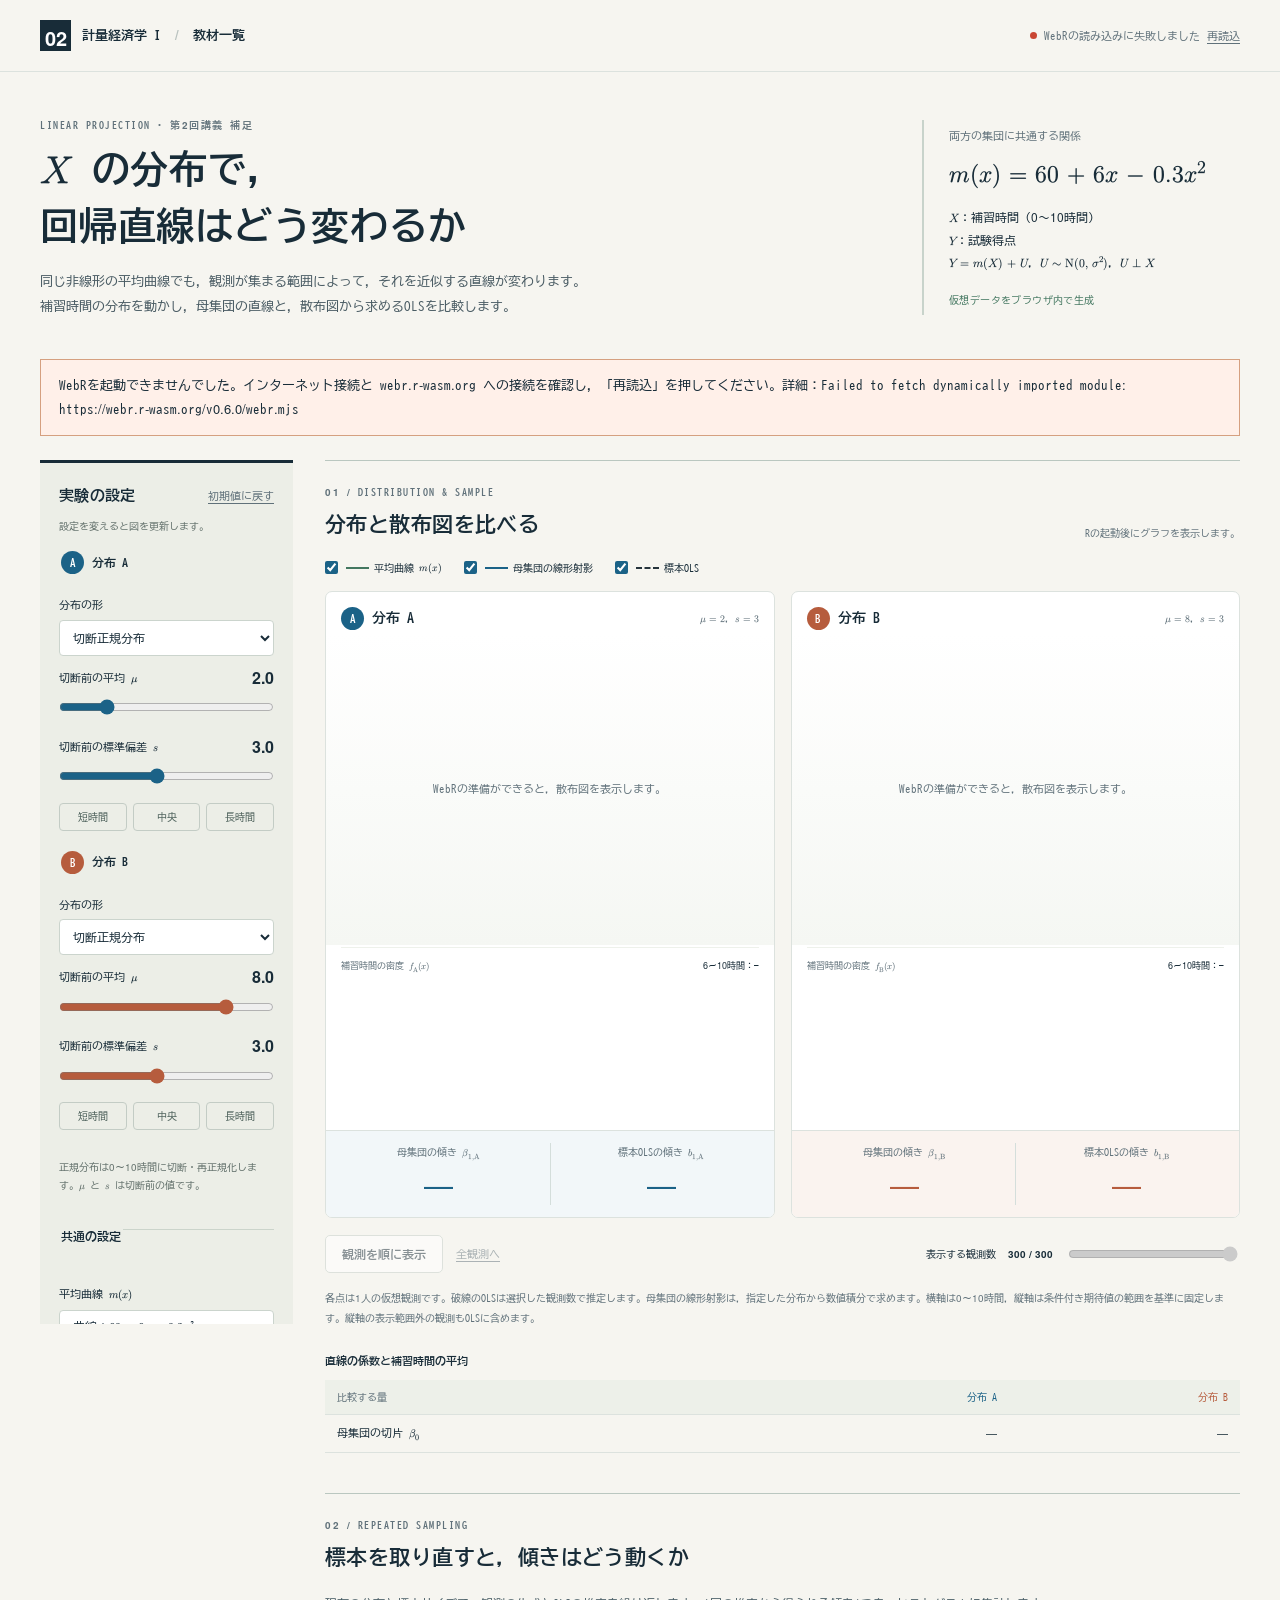
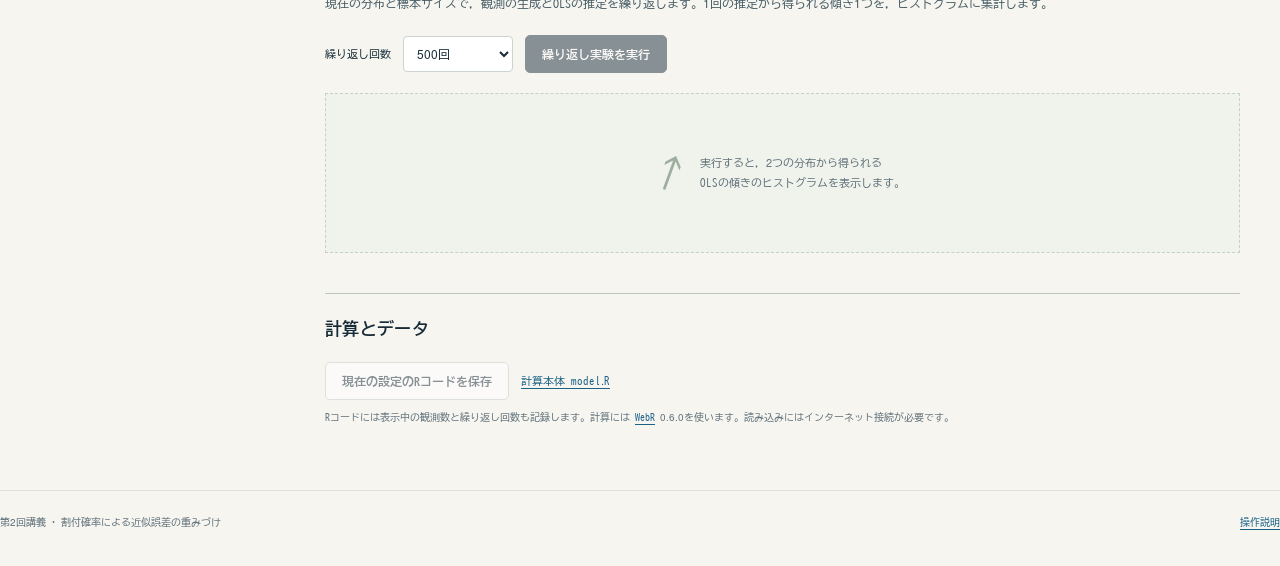
==== docs/lecture02/index.html @ c1fece26 "Add files via upload" ====
<!doctype html>
<html lang="ja">
<head>
  <meta charset="utf-8">
  <meta name="viewport" content="width=device-width, initial-scale=1">
  <meta name="description" content="補習時間の分布を変え，母集団の線形射影と標本OLSをWebRで比較するシミュレーション。">
  <title>Xの分布と線形射影 | 第2回講義</title>
  <link rel="icon" href="data:image/svg+xml,%3Csvg xmlns='http://www.w3.org/2000/svg' viewBox='0 0 64 64'%3E%3Crect width='64' height='64' rx='14' fill='%231c4054'/%3E%3Cpath d='M12 47L51 17M12 35Q31 10 51 12' stroke='%23f6f3eb' fill='none' stroke-width='4'/%3E%3C/svg%3E">
  <link rel="preconnect" href="https://fonts.googleapis.com">
  <link rel="preconnect" href="https://fonts.gstatic.com" crossorigin>
  <link rel="stylesheet" href="https://fonts.googleapis.com/css2?family=BIZ+UDGothic:wght@400;700&amp;display=swap">
  <link rel="stylesheet" href="./style.css?v=20261015-2">
  <link rel="stylesheet" href="./fonts/fonts.css">
  <script type="module" src="./app.js?v=20261015-2"></script>
</head>
<body>
  <a class="skip" href="#experiment">シミュレーションへ</a>
  <header class="masthead">
    <a class="brand" href="../"><span class="brand-mark">02</span> 計量経済学 I <span class="brand-divider">/</span> 教材一覧</a>
    <div class="runtime"><span id="status-dot" class="status-dot"></span><span id="runtime-status" role="status">WebRを読み込んでいます</span><button id="retry" class="text-button" hidden>再読込</button></div>
  </header>
  <main>
    <section class="intro">
      <div><p class="eyebrow">LINEAR PROJECTION · 第2回講義 補足</p>
        <h1><i>X</i> の分布で，<br>回帰直線はどう変わるか</h1>
        <p class="lead">同じ非線形の平均曲線でも，観測が集まる範囲によって，それを近似する直線が変わります。<br class="wide-only">補習時間の分布を動かし，母集団の直線と，散布図から求めるOLSを比較します。</p>
      </div>
      <div class="model-intro"><span class="tiny-label">両方の集団に共通する関係</span><p id="model-equation" class="formula"><i>m</i>(<i>x</i>) = 60 + 6<i>x</i> − 0.3<i>x</i><sup>2</sup></p><p><i>X</i>：補習時間（0〜10時間）<br><i>Y</i>：試験得点<br><span class="math"><i>Y</i> = <i>m</i>(<i>X</i>) + <i>U</i></span>，<span class="math"><i>U</i> ∼ N(0, σ<sup>2</sup>)</span>，<span class="math"><i>U</i> ⟂ <i>X</i></span></p><span class="model-tag">仮想データをブラウザ内で生成</span></div>
    </section>
    <noscript><p class="error-box">このシミュレーションにはJavaScriptが必要です。ブラウザでJavaScriptを有効にしてください。</p></noscript>
    <div id="error" role="alert" class="error-box" hidden></div>
    <div class="lab-layout" id="experiment" data-mobile-group="a">
      <aside class="controls" id="simulation-controls" aria-labelledby="settings-heading">
        <form id="settings">
          <div class="control-heading"><h2 id="settings-heading">実験の設定</h2><button type="button" id="reset" class="text-button">初期値に戻す</button></div>
          <p class="control-help">設定を変えると図を更新します。</p>
          <fieldset class="distribution-control group-a">
            <legend><span class="group-dot">A</span> 分布 A</legend>
            <div class="distribution-kind"><label for="kind-a">分布の形</label><select id="kind-a"><option value="normal">切断正規分布</option><option value="uniform">一様分布</option></select></div>
            <div class="normal-params" id="normal-a">
              <label for="mu-a">切断前の平均 <span class="math">μ</span> <output id="mu-a-value">2.0</output></label><input id="mu-a" type="range" min="0" max="10" step="0.1" value="2">
              <label for="sd-a">切断前の標準偏差 <i>s</i> <output id="sd-a-value">3.0</output></label><input id="sd-a" type="range" min="0.5" max="6" step="0.1" value="3">
            </div>
            <div class="presets"><button type="button" data-group="a" data-mu="2">短時間</button><button type="button" data-group="a" data-mu="5">中央</button><button type="button" data-group="a" data-mu="8">長時間</button></div>
          </fieldset>
          <fieldset class="distribution-control group-b">
            <legend><span class="group-dot">B</span> 分布 B</legend>
            <div class="distribution-kind"><label for="kind-b">分布の形</label><select id="kind-b"><option value="normal">切断正規分布</option><option value="uniform">一様分布</option></select></div>
            <div class="normal-params" id="normal-b">
              <label for="mu-b">切断前の平均 <span class="math">μ</span> <output id="mu-b-value">8.0</output></label><input id="mu-b" type="range" min="0" max="10" step="0.1" value="8">
              <label for="sd-b">切断前の標準偏差 <i>s</i> <output id="sd-b-value">3.0</output></label><input id="sd-b" type="range" min="0.5" max="6" step="0.1" value="3">
            </div>
            <div class="presets"><button type="button" data-group="b" data-mu="2">短時間</button><button type="button" data-group="b" data-mu="5">中央</button><button type="button" data-group="b" data-mu="8">長時間</button></div>
          </fieldset>
          <p class="control-help distribution-note">正規分布は0〜10時間に切断・再正規化します。<span class="math">μ</span> と <i>s</i> は切断前の値です。</p>
          <details class="shared-settings" id="shared-settings" open>
            <summary>共通の設定</summary>
            <fieldset class="shared-control"><legend>共通の設定</legend>
              <label for="shape">平均曲線 <span class="math"><i>m</i>(<i>x</i>)</span></label><select id="shape" form="settings"><option value="curve">曲線：60 + 6𝑥 − 0.3𝑥²</option><option value="line">直線：60 + 3𝑥</option></select>
              <label for="n">各集団の標本サイズ <i>n</i></label><input id="n" form="settings" type="number" min="20" max="2000" step="1" value="300" required>
              <label for="sigma">得点のばらつき <span class="math">σ</span> <output id="sigma-value">5.0</output></label><input id="sigma" form="settings" type="range" min="0" max="15" step="0.5" value="5">
              <label for="seed">乱数シード</label><input id="seed" form="settings" type="number" min="1" max="1000000000" step="1" value="20261013" required>
            </fieldset>
          </details>
          <div class="sample-actions" id="sample-actions">
            <button id="resample" type="button" class="primary" disabled>標本を取り直す <span aria-hidden="true">↻</span></button>
            <p class="control-help">標本を取り直すとシードを更新します。その他の設定変更では，同じシードから再計算します。</p>
          </div>
        </form>
      </aside>
      <div class="results">
        <section class="section" aria-labelledby="scatter-heading">
          <div class="section-heading"><div><p class="eyebrow">01 / DISTRIBUTION & SAMPLE</p><h2 id="scatter-heading">分布と散布図を比べる</h2></div><p id="run-status" role="status">初回の読み込みには時間がかかります。</p></div>
          <div class="mobile-group-switch" role="group" aria-label="表示する分布" hidden>
            <button type="button" data-view-group="a" aria-pressed="true">分布 A</button><button type="button" data-view-group="b" aria-pressed="false">分布 B</button>
          </div>
          <div id="mobile-settings-slot" class="mobile-settings-slot"></div>
          <div class="display-controls" aria-label="グラフの表示"><label><input id="show-mean" type="checkbox" checked><span class="key mean"></span>平均曲線 <span class="math"><i>m</i>(<i>x</i>)</span></label><label><input id="show-pop" type="checkbox" checked><span class="key population"></span>母集団の線形射影</label><label><input id="show-ols" type="checkbox" checked><span class="key ols"></span>標本OLS</label></div>
          <div class="plots-pair">
            <article class="plot-card group-a"><div class="plot-title"><h3><span class="group-dot">A</span> 分布 A</h3><span id="description-a"><span class="math">μ = 2</span>，<span class="math"><i>s</i> = 3</span></span></div><div id="scatter-a" class="chart scatter" aria-live="off"><div class="placeholder">WebRの準備ができると，散布図を表示します。</div></div><div class="density-title"><span>補習時間の密度 <span class="math"><i>f</i><sub>A</sub>(<i>x</i>)</span></span><span id="probability-a">6〜10時間：—</span></div><div id="density-a" class="chart density"></div><div class="slope-summary"><div>母集団の傾き <span class="math">β<sub>1,A</sub></span><strong id="pop-slope-a">—</strong></div><div>標本OLSの傾き <span class="math"><i>b</i><sub>1,A</sub></span><strong id="sample-slope-a">—</strong></div></div></article>
            <article class="plot-card group-b"><div class="plot-title"><h3><span class="group-dot">B</span> 分布 B</h3><span id="description-b"><span class="math">μ = 8</span>，<span class="math"><i>s</i> = 3</span></span></div><div id="scatter-b" class="chart scatter" aria-live="off"><div class="placeholder">WebRの準備ができると，散布図を表示します。</div></div><div class="density-title"><span>補習時間の密度 <span class="math"><i>f</i><sub>B</sub>(<i>x</i>)</span></span><span id="probability-b">6〜10時間：—</span></div><div id="density-b" class="chart density"></div><div class="slope-summary"><div>母集団の傾き <span class="math">β<sub>1,B</sub></span><strong id="pop-slope-b">—</strong></div><div>標本OLSの傾き <span class="math"><i>b</i><sub>1,B</sub></span><strong id="sample-slope-b">—</strong></div></div></article>
          </div>
          <div id="mobile-secondary-settings" class="mobile-secondary-settings controls"></div>
          <div class="sample-playback"><button id="play" class="secondary" disabled>観測を順に表示</button><button id="show-all" class="text-button" disabled>全観測へ</button><label for="visible-n">表示する観測数 <output id="visible-n-value">300 / 300</output></label><input id="visible-n" aria-label="表示する観測数" type="range" min="5" max="300" value="300" disabled></div>
          <p class="caption">各点は1人の仮想観測です。破線のOLSは選択した観測数で推定します。母集団の線形射影は，指定した分布から数値積分で求めます。横軸は0〜10時間，縦軸は条件付き期待値の範囲を基準に固定します。縦軸の表示範囲外の観測もOLSに含めます。</p>
          <div class="table-wrap"><table><caption>直線の係数と補習時間の平均</caption><thead><tr><th scope="col">比較する量</th><th scope="col" class="a-text">分布 A</th><th scope="col" class="b-text">分布 B</th></tr></thead><tbody id="coefficient-table"><tr><th scope="row">母集団の切片 <span class="math">β<sub>0</sub></span></th><td>—</td><td>—</td></tr></tbody></table></div>
        </section>
        <section class="section" aria-labelledby="repeated-heading">
          <div class="section-heading"><div><p class="eyebrow">02 / REPEATED SAMPLING</p><h2 id="repeated-heading">標本を取り直すと，傾きはどう動くか</h2></div></div>
          <p>現在の分布と標本サイズで，観測の生成とOLSの推定を繰り返します。1回の推定から得られる傾き1つを，ヒストグラムに集計します。</p>
          <div class="repeat-toolbar"><label for="repetitions">繰り返し回数</label><select id="repetitions"><option value="200">200回</option><option value="500" selected>500回</option><option value="1000">1,000回</option><option value="2000">2,000回</option></select><button id="run-repeat" class="primary" disabled>繰り返し実験を実行</button><span id="repeat-status" role="status"></span></div>
          <div id="repeat-result" hidden>
            <div class="mobile-group-switch" role="group" aria-label="ヒストグラムを表示する分布" hidden>
              <button type="button" data-view-group="a" aria-pressed="true">分布 A</button><button type="button" data-view-group="b" aria-pressed="false">分布 B</button>
            </div>
            <div class="plots-pair"><div class="repeat-plot group-a"><h3 class="a-text">分布 A からの標本</h3><div id="hist-a" class="chart histogram"></div></div><div class="repeat-plot group-b"><h3 class="b-text">分布 B からの標本</h3><div id="hist-b" class="chart histogram"></div></div></div><p class="caption">縦線は各分布の母集団の傾きです。横軸と度数の目盛りは両分布で共通です。</p><div class="table-wrap"><table><caption>繰り返し実験の結果</caption><thead><tr><th scope="col">比較する量</th><th scope="col">分布 A</th><th scope="col">分布 B</th></tr></thead><tbody id="repeat-table"></tbody></table></div></div>
          <div id="repeat-empty" class="empty-state"><span aria-hidden="true">↗</span><p>実行すると，2つの分布から得られる<br>OLSの傾きのヒストグラムを表示します。</p></div>
        </section>
        <section class="section method-section" aria-labelledby="method-heading">
          <h2 id="method-heading">計算とデータ</h2>
          <div class="download-row"><button id="download-r" class="secondary" disabled>現在の設定のRコードを保存</button><a href="./model.R" download>計算本体 model.R</a></div>
          <p class="caption">Rコードには表示中の観測数と繰り返し回数も記録します。計算には <a href="https://docs.r-wasm.org/webr/latest/" target="_blank" rel="noreferrer">WebR</a> 0.6.0を使います。読み込みにはインターネット接続が必要です。</p>
        </section>
      </div>
    </div>
  </main>
  <footer><span>第2回講義 · 割付確率による近似誤差の重みづけ</span><a href="./README.md">操作説明</a></footer>
</body>
</html>
---- docs/lecture02/style.css ----
:root{--ink:#182c38;--muted:#60717a;--paper:#f6f5f0;--white:#fff;--line:#dce2de;--a:#1b6287;--b:#b65c3d;--mean:#437760;--numbers:"TeX Gyre Heros",sans-serif;--math:"Lecture MLModern",var(--sans);--sans:"Slide Numerals","BIZ UDGothic","BIZ UDゴシック","BIZ UDPGothic","Hiragino Kaku Gothic ProN","Yu Gothic",Meiryo,system-ui,sans-serif}
*{box-sizing:border-box}html{scroll-behavior:smooth}body{margin:0;background:var(--paper);color:var(--ink);font-family:var(--sans);font-size:14px;line-height:1.8}button,input,select{font:inherit}button,a,input,select,summary{-webkit-tap-highlight-color:transparent}button,a{touch-action:manipulation}button{cursor:pointer}button:disabled{cursor:wait;opacity:.5}a{color:var(--a);text-underline-offset:3px}button:focus-visible,a:focus-visible,input:focus-visible,select:focus-visible,summary:focus-visible{outline:3px solid #e1a631;outline-offset:3px}input[type=checkbox],input[type=range]{accent-color:var(--a)}[hidden]{display:none!important}h1,h2,h3,p{margin:0}h2{font-size:21px;line-height:1.55;letter-spacing:.02em}h3{font-size:14px}i{font-family:var(--math);font-weight:400}.skip{position:absolute;top:-80px;left:12px;background:white;padding:10px;z-index:4}.skip:focus{top:10px}.masthead{max-width:1500px;margin:auto;padding:20px 40px;border-bottom:1px solid var(--line);display:flex;justify-content:space-between;align-items:center;gap:20px}.brand{display:flex;align-items:center;gap:11px;text-decoration:none;color:var(--ink);font-size:13px;font-weight:700;white-space:nowrap}.brand-mark{display:grid;place-items:center;width:31px;height:31px;background:var(--ink);color:white;font-family:var(--sans);font-size:20px}.brand-divider{color:#b9c2bf;margin:0 3px}.runtime{display:flex;gap:7px;align-items:center;color:var(--muted);font-size:11px}.status-dot{height:7px;width:7px;flex-shrink:0;border-radius:50%;background:#bd9861}.status-dot.ready{background:var(--mean)}.status-dot.error{background:#c94633}main{max-width:1500px;margin:auto;padding:0 40px}.intro{display:flex;gap:52px;justify-content:space-between;align-items:center;padding:44px 0 40px}.eyebrow{font-size:10px;letter-spacing:.15em;color:var(--muted);font-weight:700;margin-bottom:8px}h1{font-family:var(--sans);font-weight:600;font-size:clamp(30px,3vw,42px);line-height:1.4;letter-spacing:.02em}.lead{margin-top:16px;font-size:13px;line-height:1.95;color:#4a5c64}.model-intro{flex:0 0 318px;border-left:2px solid #c8d3cb;padding:5px 0 5px 25px;font-size:12px}.tiny-label{font-size:11px;color:var(--muted)}.formula{font:24px/1.7 var(--math);margin:8px 0 12px;white-space:nowrap}.model-tag{display:inline-block;font-size:10px;letter-spacing:.04em;margin-top:16px;color:var(--mean)}.lab-layout{display:grid;grid-template-columns:253px minmax(0,1fr);gap:32px;align-items:start}.controls{border-top:3px solid var(--ink);background:#eceee7;padding:20px 19px 18px;position:sticky;top:18px}.control-heading{display:flex;align-items:center;justify-content:space-between;gap:4px}.control-heading h2{font-size:15px}.text-button{border:0;background:none;color:var(--muted);padding:3px 0;text-decoration:underline;text-underline-offset:3px;font-size:11px}.control-help{font-size:10px;color:#63716c;line-height:1.8;margin:8px 0 16px}.controls fieldset{margin:0;padding:0;border:0;min-width:0}.controls legend{font-size:12px;font-weight:bold;margin-bottom:9px;display:flex;align-items:center;gap:8px}.controls label{display:block;font-size:11px;margin:12px 0 5px}.controls output{float:right;font-family:var(--sans);font-size:16px;font-weight:bold;line-height:1.3;color:var(--ink)}select,input[type=number]{width:100%;border:1px solid #cbd4cd;border-radius:4px;background:white;padding:6px 9px;color:var(--ink);font-size:12px;min-height:36px}.controls input[type=range]{width:100%;margin:5px 0;height:18px;cursor:pointer}.group-dot{display:inline-grid;place-items:center;font-size:11px;width:23px;height:23px;border-radius:50%;color:white;background:var(--a);line-height:1}.group-b .group-dot{background:var(--b)}.group-b input[type=range]{accent-color:var(--b)}.presets{display:flex;gap:6px;margin:9px 0 20px}.presets button{flex:1;background:transparent;border:1px solid #c3ccc5;color:#4c605a;border-radius:4px;font-size:10px;padding:4px}.presets button:hover{background:white}.shared-control{padding-top:15px!important;border-top:1px solid #cbd4cb!important}.shared-control legend{padding-top:15px}.primary,.secondary{min-height:38px;border:1px solid var(--ink);border-radius:5px;padding:8px 16px;line-height:1.5;font-size:12px;font-weight:600}.primary{background:var(--ink);color:white}.primary:hover:not(:disabled){background:#2d4d5c}.secondary{background:white;color:var(--ink);border-color:#c3cec7}.secondary:hover:not(:disabled){background:#edf1ed}#resample{width:100%;margin-top:18px;display:flex;justify-content:space-between;align-items:center}.results{min-width:0}.section{border-top:1px solid #bac7c0;padding:22px 0 28px}.section+.section{margin-top:12px}.section-heading{display:flex;align-items:end;justify-content:space-between;gap:20px;margin-bottom:17px}.section-heading>p{font-size:10px;color:var(--muted);max-width:260px;text-align:right}.section>p:not(.caption){font-size:12px;color:#485d65;line-height:1.95;margin-bottom:14px}.display-controls{display:flex;flex-wrap:wrap;gap:8px 22px;margin-bottom:14px;font-size:10px}.display-controls label{display:flex;gap:5px;align-items:center;cursor:pointer}.display-controls input{margin:0 3px 0 0;width:13px;height:13px}.key{width:23px;height:0;border-top:2px solid var(--mean)}.key.population{border-color:var(--a)}.key.ols{border-color:#26343c;border-top-style:dashed}.plots-pair{display:grid;grid-template-columns:repeat(2,minmax(0,1fr));gap:16px}.plot-card{background:white;border:1px solid var(--line);border-radius:7px;overflow:hidden}.plot-title{display:flex;justify-content:space-between;gap:8px;align-items:center;padding:14px 15px 3px}.plot-title h3{display:flex;align-items:center;gap:8px}.plot-title>span{font-size:10px;color:var(--muted)}.chart{width:100%;overflow:hidden}.chart svg{display:block;width:100%;height:auto}.scatter{aspect-ratio:460/320}.density{aspect-ratio:460/160}.placeholder{display:flex;align-items:center;justify-content:center;font-size:11px;padding:30px;color:var(--muted);height:100%;text-align:center;background:linear-gradient(white,#f5f7f3)}.density-title{display:flex;justify-content:space-between;gap:8px;border-top:1px solid #eef1eb;margin:2px 15px 0;padding-top:10px;font-size:9px;color:var(--muted)}.density-title>span:last-child{color:var(--ink)}.slope-summary{display:grid;grid-template-columns:1fr 1fr;background:#f2f7f9;border-top:1px solid var(--line);text-align:center;padding:12px 2px;font-size:10px;color:var(--muted)}.group-b .slope-summary{background:#faf3ef}.slope-summary>div+div{border-left:1px solid #d4dedb}.slope-summary strong{display:block;font:29px/1.5 var(--sans);color:var(--a);font-variant-numeric:tabular-nums}.group-b .slope-summary strong{color:var(--b)}.sample-playback{display:flex;align-items:center;gap:13px;flex-wrap:wrap;padding:17px 0 8px}.sample-playback label{font-size:10px;margin-left:auto}.sample-playback output{font-weight:bold;font-variant-numeric:tabular-nums;margin-left:7px}.sample-playback input{flex:0 1 170px;min-width:100px}.caption{font-size:10px;color:var(--muted);line-height:1.95;margin:8px 0 14px}.table-wrap{overflow-x:auto}table{width:100%;border-collapse:collapse;font-size:11px;margin-top:9px;font-variant-numeric:tabular-nums}caption{text-align:left;font-size:11px;font-weight:bold;padding:0 0 9px}th,td{border-bottom:1px solid var(--line);padding:8px 12px;text-align:right;white-space:nowrap}th:first-child{text-align:left}thead th{color:var(--muted);font-size:10px;background:#edf0e9;font-weight:500}tbody th{font-weight:400}.a-text{color:var(--a)}.b-text{color:var(--b)}.equation{font:italic 23px/1.8 var(--sans);margin:18px 0 23px;padding:14px 20px;background:#e9eee6;border-left:3px solid #93aa97;overflow-x:auto;white-space:nowrap}.error-plots h3,.histogram+h3{font-size:11px}.error-chart{aspect-ratio:460/180}.error-plots>div{min-width:0}.error-plots h3{font-weight:500}.best{font-weight:700;background:#ecf2e9}.repeat-toolbar{display:flex;align-items:center;gap:12px;flex-wrap:wrap;margin:20px 0}.repeat-toolbar label{font-size:11px}.repeat-toolbar select{width:110px}#repeat-status{font-size:10px;color:var(--muted)}.histogram{aspect-ratio:460/250}#repeat-result h3{font-size:12px}.empty-state{min-height:160px;border:1px dashed #c5d0c8;display:flex;align-items:center;justify-content:center;gap:18px;font-size:11px;color:var(--muted);background:#f0f2ec}.empty-state>span{font:42px var(--sans);color:#9dae9f}.method-section h2{font-size:17px;margin-bottom:18px}details{border-top:1px solid var(--line);border-bottom:1px solid var(--line);font-size:12px}summary{padding:13px 0;cursor:pointer}.detail-body{padding:0 0 14px}.detail-body p{margin:8px 0 14px;line-height:2;color:#4e6168}.download-row{display:flex;flex-wrap:wrap;gap:12px;align-items:center;margin-top:20px}.download-row a{font-size:11px}footer{max-width:1420px;margin:20px auto 0;padding:22px 0 35px;border-top:1px solid var(--line);display:flex;justify-content:space-between;gap:20px;color:var(--muted);font-size:10px}.error-box{background:#fff0e9;border:1px solid #d5a080;padding:14px 18px;margin:0 0 24px;font-size:13px}.plot-svg text{font-family:var(--sans);fill:var(--muted);font-size:11px}.plot-svg .axis-label{font-size:11px;fill:#52656e}.plot-svg .grid{stroke:#e9eee9;stroke-width:1}.plot-svg .axis{stroke:#b9c6bf;stroke-width:1}.plot-svg .data-point{fill-opacity:.32}.plot-svg .mean-line{stroke:var(--mean);stroke-width:2.4;fill:none}.plot-svg .pop-line{stroke-width:2.8;fill:none}.plot-svg .ols-line{stroke:#27313b;stroke-width:2;stroke-dasharray:8 5;fill:none}.plot-svg .tick{font-variant-numeric:tabular-nums}
@media(min-width:801px){.controls{max-height:calc(100dvh - 36px);overflow-y:auto;scrollbar-width:thin;scrollbar-color:#b3c0b5 transparent}}
@media(min-width:1450px){.controls{padding:23px}.lab-layout{grid-template-columns:270px minmax(0,1fr);gap:42px}}
@media(max-width:1100px){main{padding:0 24px}.masthead{padding:16px 24px}.intro{gap:24px}.model-intro{flex-basis:280px;padding-left:18px}.formula{font-size:22px}.lab-layout{grid-template-columns:222px minmax(0,1fr);gap:22px}.controls{padding:16px 14px}.wide-only{display:none}.section-heading{display:block}.section-heading>p{text-align:left;max-width:none;margin-top:8px}.sample-playback label{margin-left:0}.sample-playback input{flex:1}footer{margin-left:24px;margin-right:24px}.plot-title{padding:12px 10px 4px}.plot-title>span{font-size:9px}.density-title{margin:2px 10px 0;flex-wrap:wrap;gap:0 8px}.display-controls{gap:7px 13px}.slope-summary{font-size:9px}.slope-summary strong{font-size:25px}}
@media(max-width:800px){.intro{align-items:start;flex-direction:column;padding:30px 0;gap:24px}.model-intro{flex-basis:auto;width:100%;display:grid;grid-template-columns:1fr 1fr;gap:0 20px;padding-left:17px}.model-intro>.tiny-label{grid-column:1}.model-intro>.formula{grid-column:1;margin:5px 0}.model-intro>p:not(.formula){grid-row:1/4;grid-column:2}.model-tag{margin-top:0}.lab-layout{grid-template-columns:1fr}.controls{position:static;padding:19px}#settings{display:grid;grid-template-columns:1fr 1fr;gap:0 22px}.control-heading,#settings>.control-help,#settings>.shared-control,#resample{grid-column:1/-1}.shared-control{display:grid;grid-template-columns:1fr 1fr;gap:0 20px}.shared-control>label,.shared-control>input,.shared-control>select{grid-column:1/-1}.control-help{margin-bottom:15px}.section-heading{display:flex;align-items:end}.section-heading>p{max-width:190px;text-align:right}.plots-pair{gap:14px}.model-tag{font-size:9px}.display-controls{font-size:11px}.slope-summary{font-size:11px}.results{width:100%}}
@media(max-width:520px){body{font-size:13px}main{padding:0 16px}.masthead{padding:14px 16px;align-items:start;flex-direction:column;gap:10px}.brand{font-size:11px}.runtime{font-size:10px}h1{font-size:31px}.lead{font-size:12px}.model-intro{display:block}.model-intro>p:not(.formula){font-size:11px}.model-tag{margin-top:10px}.formula{font-size:23px}.plots-pair{grid-template-columns:1fr;gap:18px}.section-heading{display:block}.section-heading>p{text-align:left;max-width:none}.section-heading h2{font-size:19px}.plot-title{padding:15px 15px 5px}.plot-title>span{font-size:11px}.density-title{margin:2px 15px 0;font-size:10px}.slope-summary strong{font-size:28px}.slope-summary{font-size:11px}.display-controls{gap:10px 16px;font-size:10px}.sample-playback{gap:12px}.sample-playback label{margin-left:auto}.sample-playback input{flex-basis:100%}.equation{font-size:20px;padding:12px 13px}.error-plots{grid-template-columns:1fr 1fr;gap:10px}.error-plots h3{font-size:9px}.repeat-toolbar{gap:9px}.repeat-toolbar .primary{flex-basis:100%}th,td{padding:8px;font-size:10px}footer{margin-left:16px;margin-right:16px;flex-direction:column;gap:5px}.download-row{gap:10px}.download-row button{width:100%}}
@media(prefers-reduced-motion:reduce){html{scroll-behavior:auto}}

.math{font-family:var(--math);font-style:normal;font-weight:400;font-variant-numeric:normal}
.math i{font-family:inherit}
.math sup,.math sub,.formula sup{font-size:.75em;line-height:0}
.controls output,input[type=number],.slope-summary strong,table td,.sample-playback output,.plot-svg .tick{font-family:var(--numbers);font-variant-numeric:tabular-nums}
#shape{font-family:var(--math)}
.plot-svg .math{font-family:var(--math);font-style:italic}

.shared-settings{grid-column:1/-1;border:0;font-size:inherit}
.shared-settings>summary{display:none}
.sample-actions{grid-column:1/-1}
.mobile-group-switch,.mobile-settings-slot,.mobile-secondary-settings{display:none}
@media(max-width:800px){
  .mobile-group-switch{display:flex;gap:4px;padding:4px;margin-bottom:12px;border:1px solid var(--line);border-radius:7px;background:#e9eee9}
  .mobile-group-switch button{flex:1;min-height:44px;border:0;border-radius:4px;background:transparent;font-size:13px;font-weight:700;color:var(--muted)}
  .mobile-group-switch [data-view-group="a"][aria-pressed="true"]{background:var(--a);color:white}
  .mobile-group-switch [data-view-group="b"][aria-pressed="true"]{background:var(--b);color:white}
  .mobile-settings-slot{display:block;margin-bottom:12px}
  #simulation-controls{padding:12px 14px;border-top:2px solid var(--a);border-radius:5px}
  #settings{display:block}
  #settings>.control-help{margin:5px 0 9px}
  #settings>.distribution-note{margin:7px 0 0}
  #simulation-controls .distribution-control legend{position:absolute;width:1px;height:1px;overflow:hidden;clip-path:inset(50%)}
  .distribution-kind{display:grid;grid-template-columns:80px minmax(0,1fr);gap:8px;align-items:center}
  .controls .distribution-kind label{margin:0}
  .controls select,.controls input[type=number]{font-size:16px;min-height:42px}
  .normal-params{display:grid;grid-template-columns:repeat(2,minmax(0,1fr));column-gap:16px}
  .normal-params label{grid-row:1;min-width:0}
  .normal-params input{grid-row:2}
  .controls .normal-params label{font-size:11px;margin:10px 0 3px}
  .controls .normal-params output{font-size:15px}
  .controls input[type=range]{height:26px;margin:2px 0}
  .presets{margin:7px 0 0}
  .presets button{min-height:34px;font-size:11px}
  .plots-pair{grid-template-columns:1fr}
  [data-mobile-group="a"] :is(.distribution-control,.plot-card,.repeat-plot).group-b,
  [data-mobile-group="b"] :is(.distribution-control,.plot-card,.repeat-plot).group-a{display:none}
  [data-mobile-group="b"] #simulation-controls{border-top-color:var(--b)}
  [data-mobile-group="b"] .key.population{border-top-color:var(--b)}
  .mobile-secondary-settings{display:block;margin-top:12px;padding:0 14px 12px;border:1px solid var(--line);border-radius:5px}
  .mobile-secondary-settings:empty{display:none}
  .shared-settings>summary{display:list-item;padding:12px 0;font-size:12px;font-weight:700;min-height:44px}
  .shared-settings .shared-control{padding:0 0 12px!important;border-top:0!important}
  .shared-settings legend{display:none}
  .shared-settings[open]{border-bottom:1px solid var(--line)}
  .mobile-secondary-settings #resample{margin-top:6px;min-height:44px}
  .mobile-secondary-settings .control-help{margin:8px 0 0}
}
@media(max-width:360px){
  .controls .normal-params output{float:none;display:block;text-align:right;margin-top:3px}
}
---- docs/lecture02/fonts/fonts.css ----
/* Slide fonts and licenses: FONT-NOTICES.txt in this directory. */
@font-face{font-family:"TeX Gyre Heros";src:url("./texgyreheros-regular.otf") format("opentype");font-weight:400;font-style:normal;font-display:swap}
@font-face{font-family:"TeX Gyre Heros";src:url("./texgyreheros-bold.otf") format("opentype");font-weight:700;font-style:normal;font-display:swap}
/* Apply the slide's numerals to mixed Japanese text without changing its letters. */
@font-face{font-family:"Slide Numerals";src:url("./texgyreheros-regular.otf") format("opentype");font-weight:400;font-style:normal;font-display:swap;unicode-range:U+0025,U+002B-003A,U+2212}
@font-face{font-family:"Slide Numerals";src:url("./texgyreheros-bold.otf") format("opentype");font-weight:700;font-style:normal;font-display:swap;unicode-range:U+0025,U+002B-003A,U+2212}
@font-face{font-family:"Lecture MLModern";src:url("./lecture-mlmodern-regular.woff2") format("woff2");font-weight:400;font-style:normal;font-display:swap}
@font-face{font-family:"Lecture MLModern";src:url("./lecture-mlmodern-italic.woff2") format("woff2");font-weight:400;font-style:italic;font-display:swap}
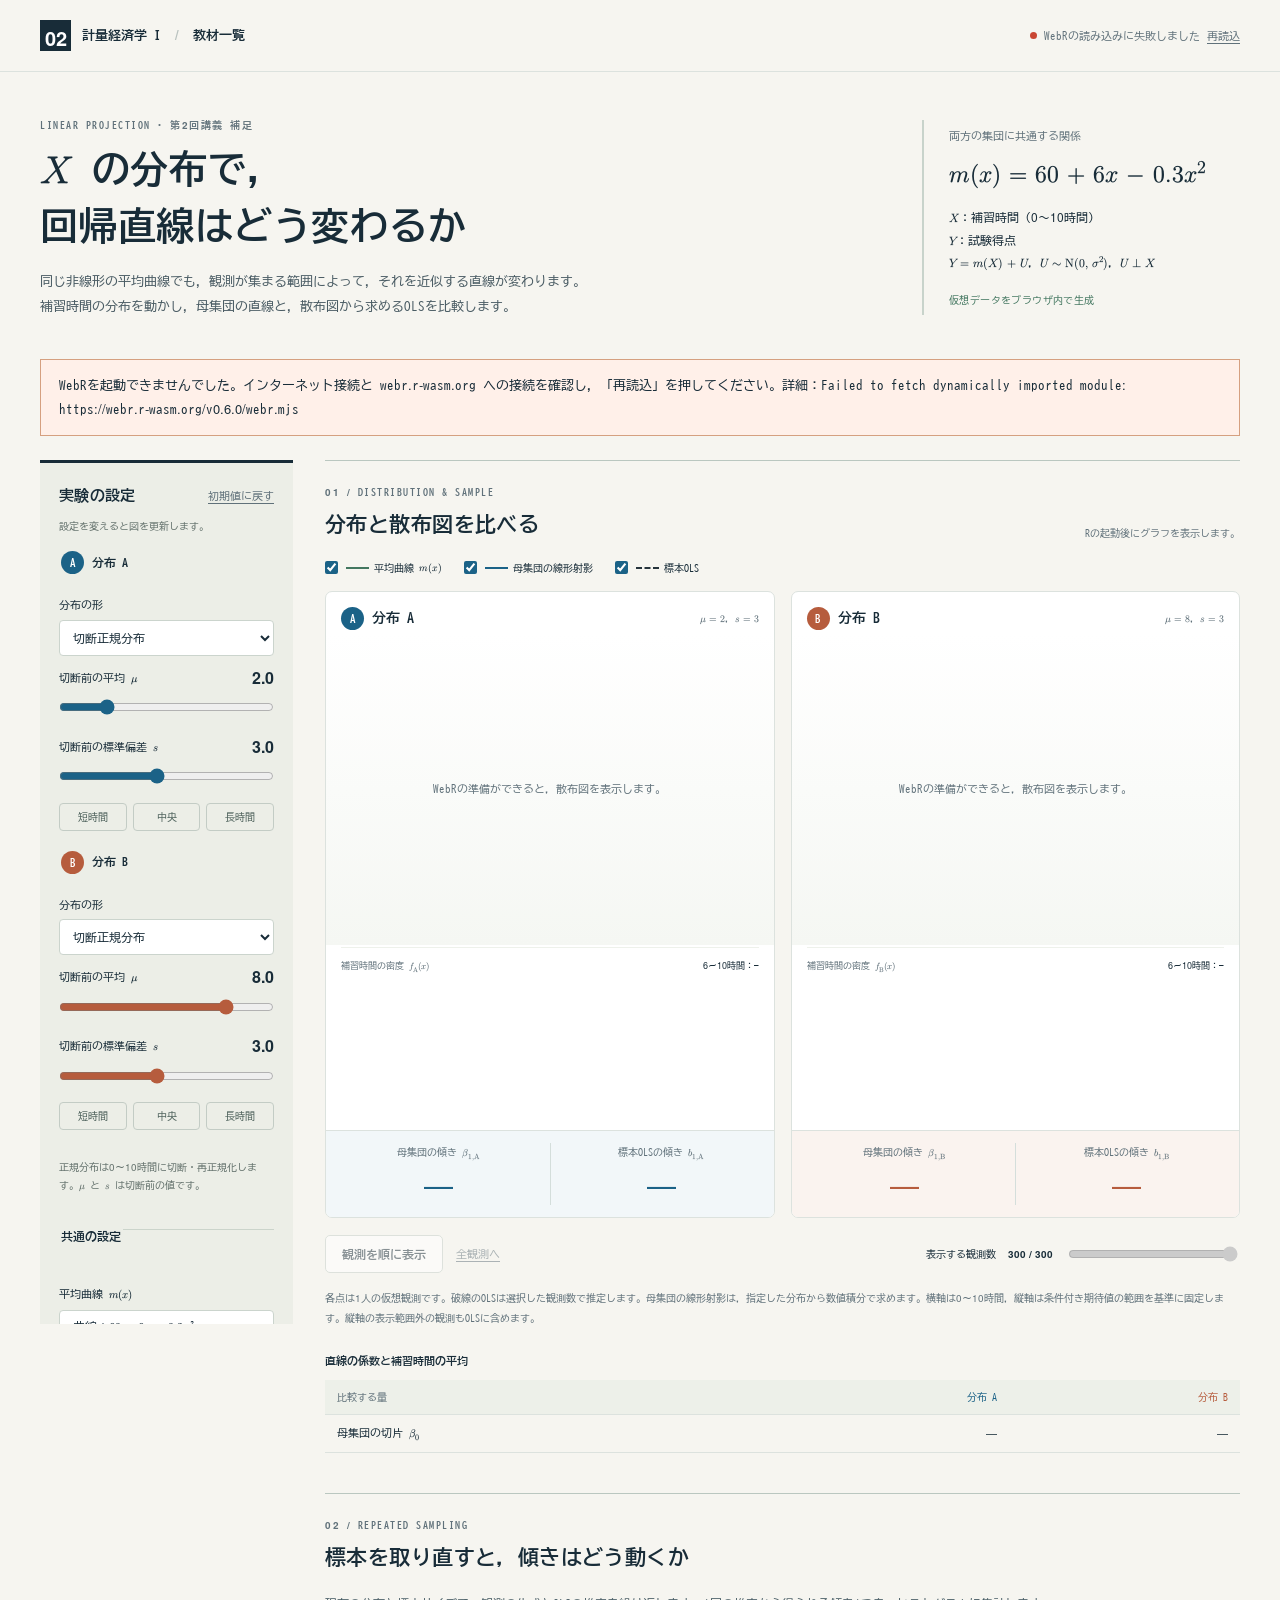
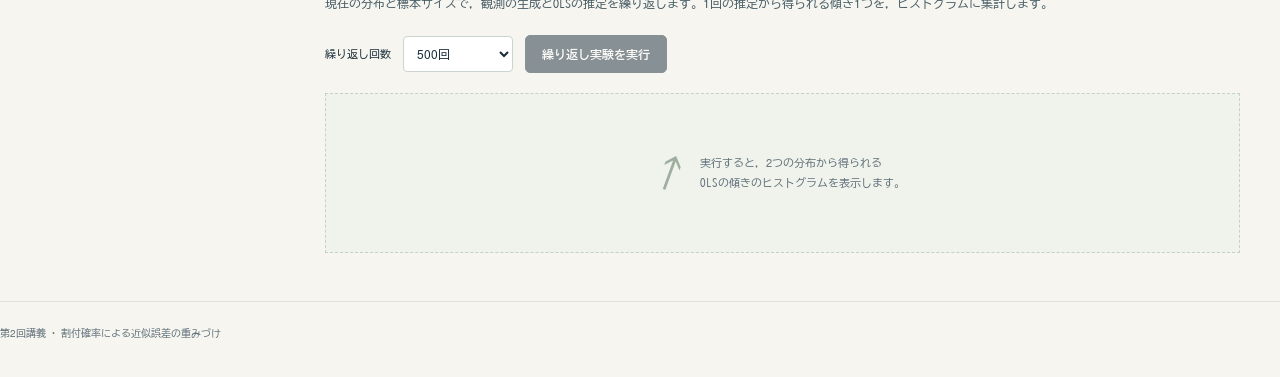
==== commit 1279c43a: "Add files via upload" ====
--- a/docs/lecture02/index.html
+++ b/docs/lecture02/index.html
@@ -11,7 +11,7 @@
   <link rel="stylesheet" href="https://fonts.googleapis.com/css2?family=BIZ+UDGothic:wght@400;700&amp;display=swap">
   <link rel="stylesheet" href="./style.css?v=20261015-2">
   <link rel="stylesheet" href="./fonts/fonts.css">
-  <script type="module" src="./app.js?v=20261015-2"></script>
+  <script type="module" src="./app.js?v=20261103-1"></script>
 </head>
 <body>
   <a class="skip" href="#experiment">シミュレーションへ</a>
@@ -96,14 +96,9 @@
             <div class="plots-pair"><div class="repeat-plot group-a"><h3 class="a-text">分布 A からの標本</h3><div id="hist-a" class="chart histogram"></div></div><div class="repeat-plot group-b"><h3 class="b-text">分布 B からの標本</h3><div id="hist-b" class="chart histogram"></div></div></div><p class="caption">縦線は各分布の母集団の傾きです。横軸と度数の目盛りは両分布で共通です。</p><div class="table-wrap"><table><caption>繰り返し実験の結果</caption><thead><tr><th scope="col">比較する量</th><th scope="col">分布 A</th><th scope="col">分布 B</th></tr></thead><tbody id="repeat-table"></tbody></table></div></div>
           <div id="repeat-empty" class="empty-state"><span aria-hidden="true">↗</span><p>実行すると，2つの分布から得られる<br>OLSの傾きのヒストグラムを表示します。</p></div>
         </section>
-        <section class="section method-section" aria-labelledby="method-heading">
-          <h2 id="method-heading">計算とデータ</h2>
-          <div class="download-row"><button id="download-r" class="secondary" disabled>現在の設定のRコードを保存</button><a href="./model.R" download>計算本体 model.R</a></div>
-          <p class="caption">Rコードには表示中の観測数と繰り返し回数も記録します。計算には <a href="https://docs.r-wasm.org/webr/latest/" target="_blank" rel="noreferrer">WebR</a> 0.6.0を使います。読み込みにはインターネット接続が必要です。</p>
-        </section>
       </div>
     </div>
   </main>
-  <footer><span>第2回講義 · 割付確率による近似誤差の重みづけ</span><a href="./README.md">操作説明</a></footer>
+  <footer><span>第2回講義 · 割付確率による近似誤差の重みづけ</span></footer>
 </body>
 </html>
